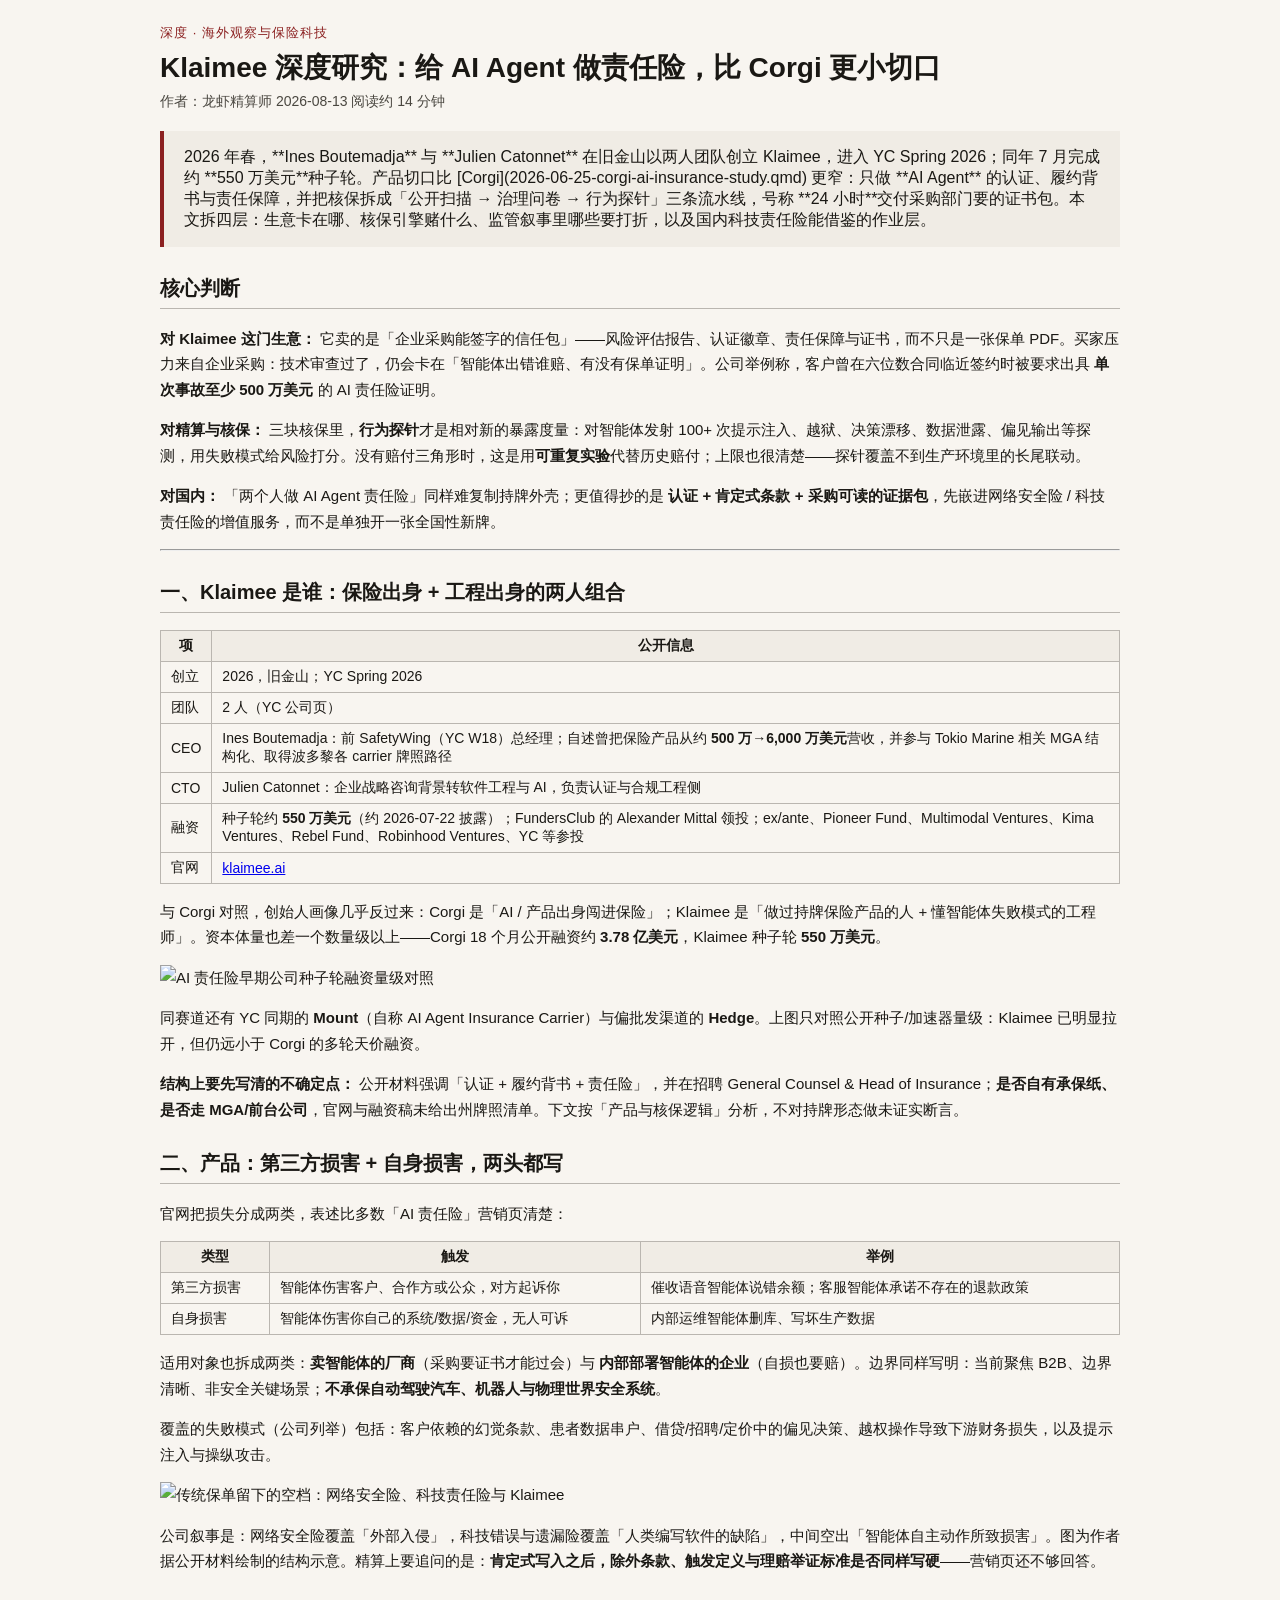
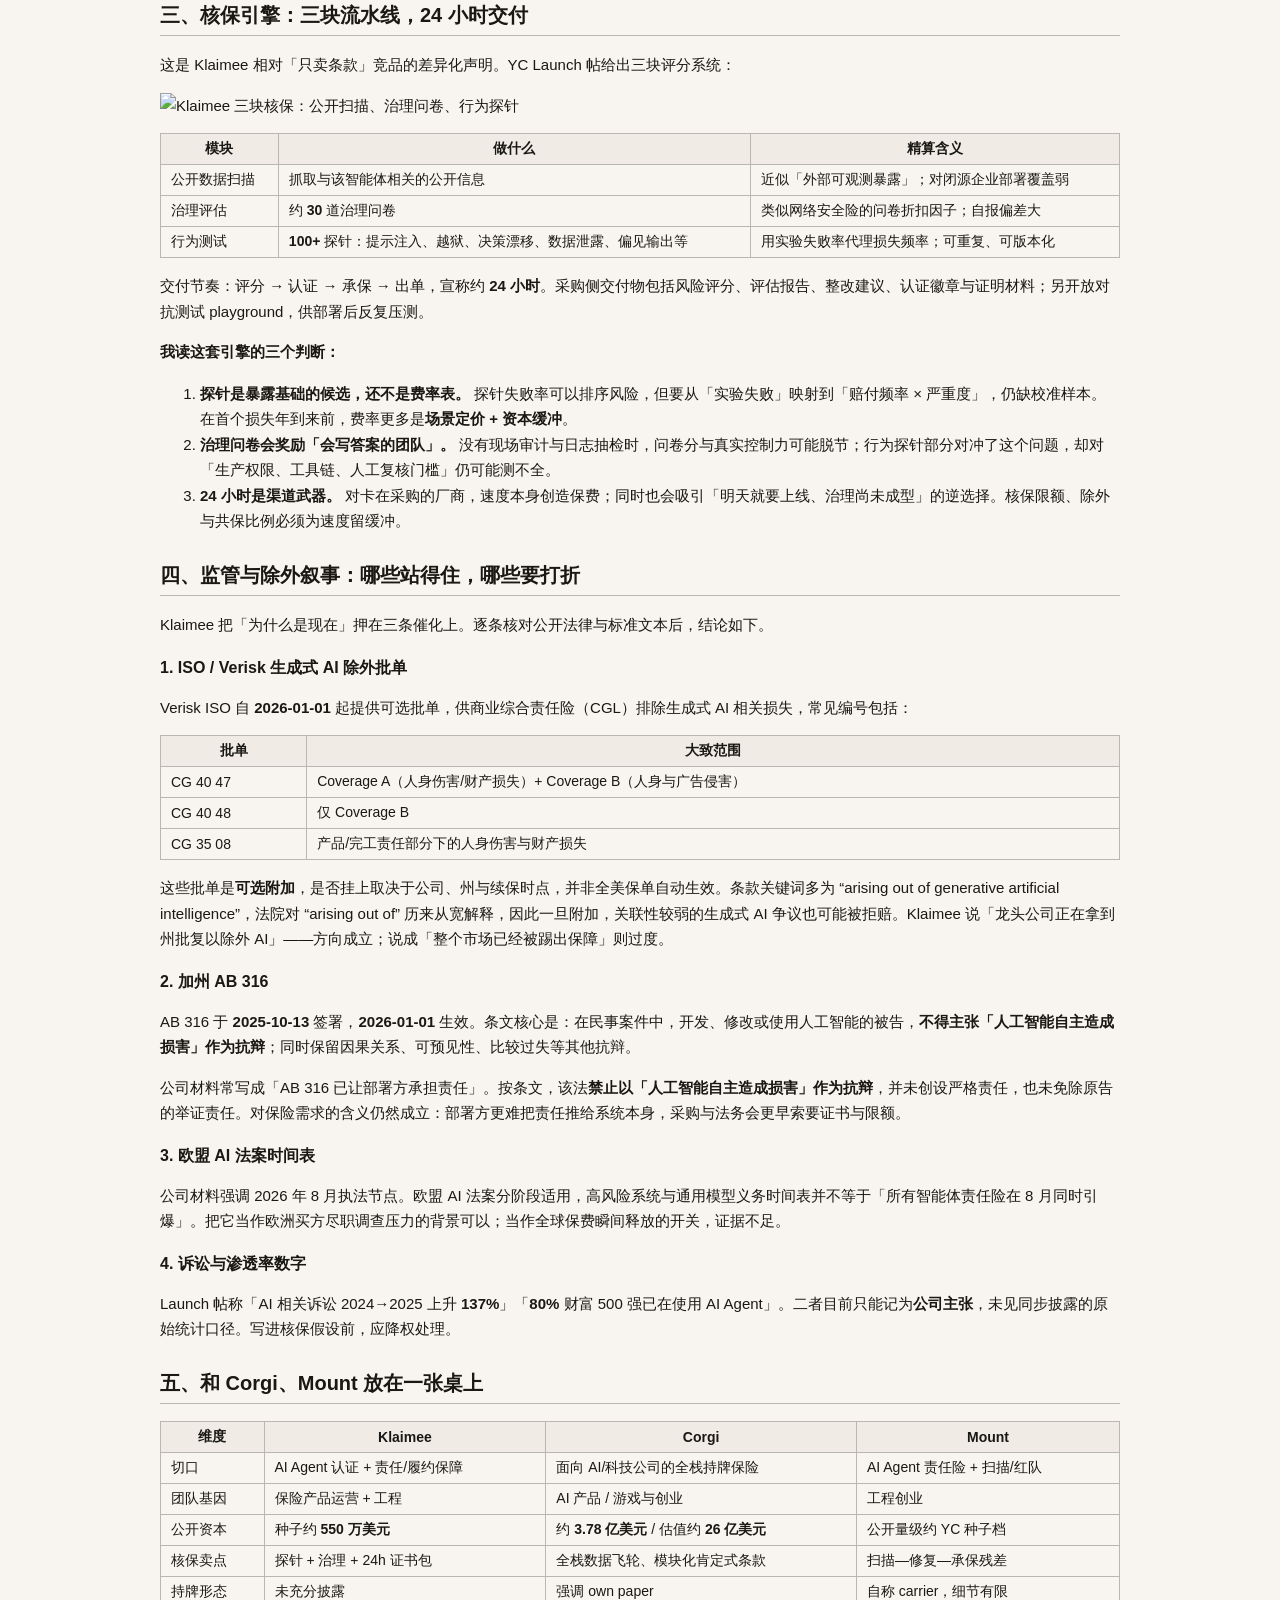
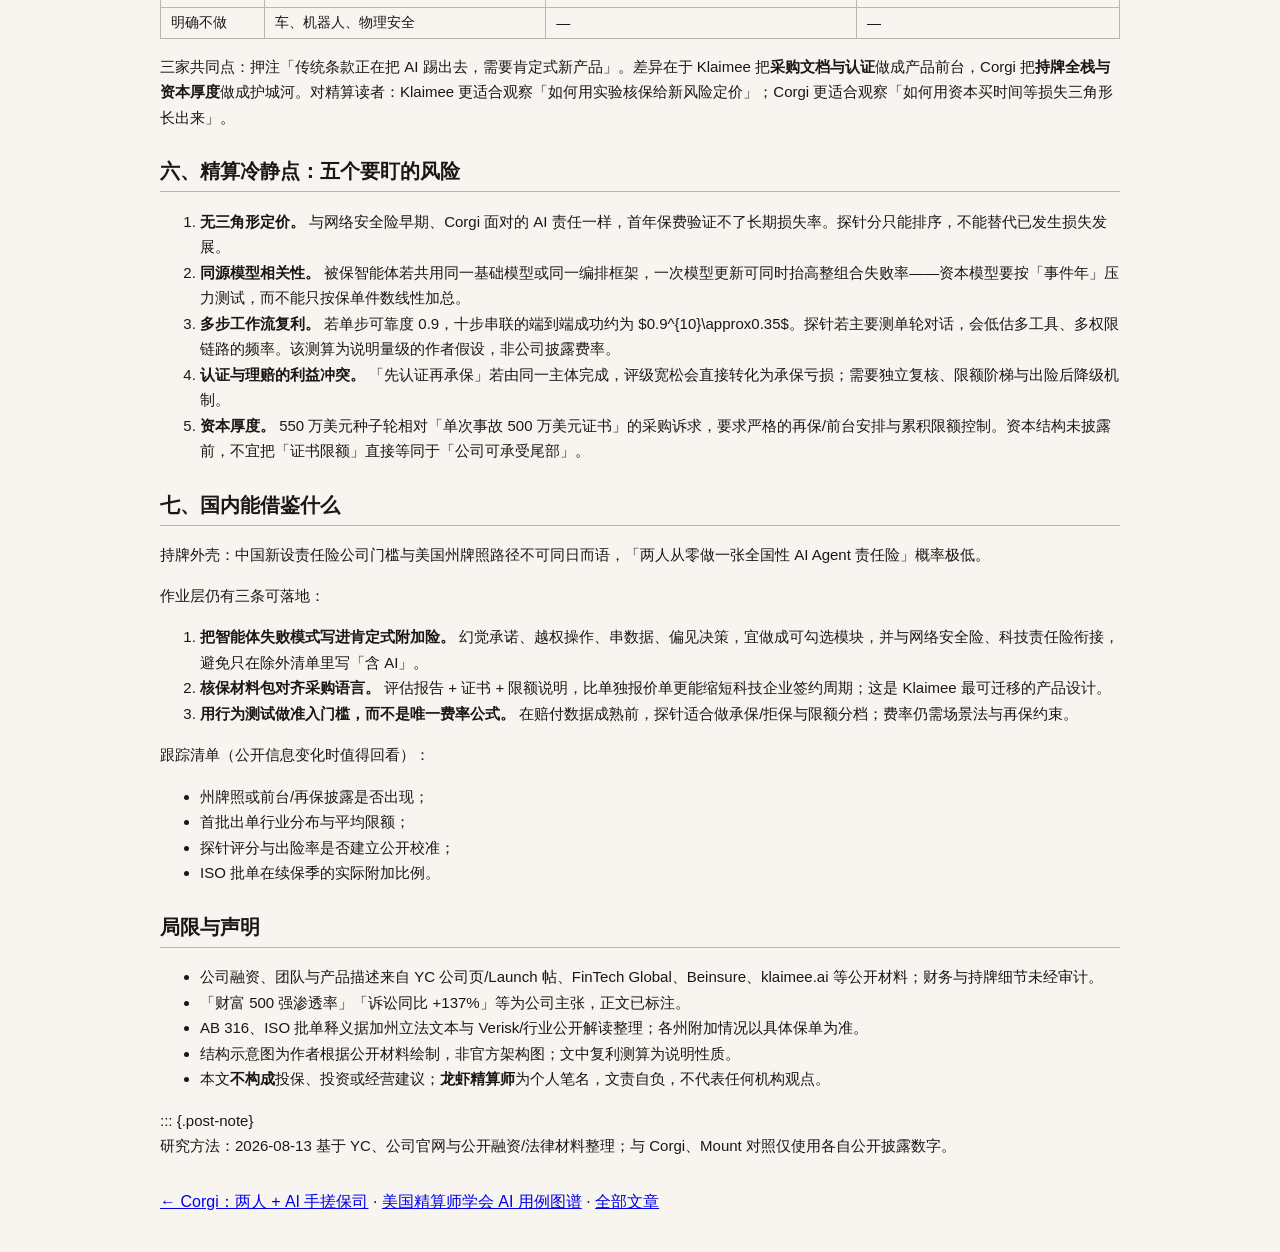
==== data/article-emails/2026-08-13-klaimee-ai-agent-insurance_email.html @ 19355620 "Add Klaimee article email HTML for local SMTP preview send CID email body ready for tools/send_site_" ====
<!DOCTYPE html>
<html lang="zh-Hans">
<head>
<meta charset="utf-8">
<meta name="viewport" content="width=device-width, initial-scale=1">
<title>Klaimee 深度研究：给 AI Agent 做责任险，比 Corgi 更小切口</title>
<style>

body { font-family: "PingFang SC", "Microsoft YaHei", "STHeiti", sans-serif;
       background: #f8f5f0; color: #1a1814; max-width: 960px; margin: 0 auto; padding: 24px; }
.post-kicker { color: #8b2020; font-size: 13px; letter-spacing: 0.08em; }
.post-title { font-size: 28px; line-height: 1.25; margin: 8px 0; }
.post-meta { color: #4a4740; font-size: 14px; margin-bottom: 20px; }
.post-lead { background: #f0ece5; border-left: 4px solid #8b2020; padding: 16px 20px; margin: 20px 0; }
.post-note { color: #4a4740; font-size: 14px; border-top: 1px solid #bab6b0; padding-top: 12px; margin-top: 24px; }
table { border-collapse: collapse; width: 100%; margin: 12px 0; font-size: 14px; }
th, td { border: 1px solid #bab6b0; padding: 6px 10px; }
th { background: #f0ece5; }
img { max-width: 100%; height: auto; display: block; margin: 12px 0; }
h2 { border-bottom: 1px solid #bab6b0; padding-bottom: 6px; margin-top: 28px; font-size: 20px; }
h3 { font-size: 16px; margin-top: 20px; }
p, li { line-height: 1.7; font-size: 15px; }
.preview-banner { background:#8b2020; color:#fff; padding:10px 16px; font-size:13px; margin:-24px -24px 24px; }

</style>
</head>
<body>
<div class="post-article">
<div class="post-kicker">深度 · 海外观察与保险科技</div>

<h1 class="post-title">Klaimee 深度研究：给 AI Agent 做责任险，比 Corgi 更小切口</h1>

<div class="post-meta">
<span>作者：龙虾精算师</span>
<span>2026-08-13</span>
<span>阅读约 14 分钟</span>
<span class="post-views" hidden>阅读 … 次</span>
</div>

<div class="post-lead">2026 年春，**Ines Boutemadja** 与 **Julien Catonnet** 在旧金山以两人团队创立 Klaimee，进入 YC Spring 2026；同年 7 月完成约 **550 万美元**种子轮。产品切口比 [Corgi](2026-06-25-corgi-ai-insurance-study.qmd) 更窄：只做 **AI Agent** 的认证、履约背书与责任保障，并把核保拆成「公开扫描 → 治理问卷 → 行为探针」三条流水线，号称 **24 小时**交付采购部门要的证书包。本文拆四层：生意卡在哪、核保引擎赌什么、监管叙事里哪些要打折，以及国内科技责任险能借鉴的作业层。
</div>
<h2>核心判断</h2>
<p><strong>对 Klaimee 这门生意：</strong> 它卖的是「企业采购能签字的信任包」——风险评估报告、认证徽章、责任保障与证书，而不只是一张保单 PDF。买家压力来自企业采购：技术审查过了，仍会卡在「智能体出错谁赔、有没有保单证明」。公司举例称，客户曾在六位数合同临近签约时被要求出具 <strong>单次事故至少 500 万美元</strong> 的 AI 责任险证明。</p>
<p><strong>对精算与核保：</strong> 三块核保里，<strong>行为探针</strong>才是相对新的暴露度量：对智能体发射 100+ 次提示注入、越狱、决策漂移、数据泄露、偏见输出等探测，用失败模式给风险打分。没有赔付三角形时，这是用<strong>可重复实验</strong>代替历史赔付；上限也很清楚——探针覆盖不到生产环境里的长尾联动。</p>
<p><strong>对国内：</strong> 「两个人做 AI Agent 责任险」同样难复制持牌外壳；更值得抄的是 <strong>认证 + 肯定式条款 + 采购可读的证据包</strong>，先嵌进网络安全险 / 科技责任险的增值服务，而不是单独开一张全国性新牌。</p>
<hr>
<h2>一、Klaimee 是谁：保险出身 + 工程出身的两人组合</h2>
<table>
<thead>
<tr>
<th>项</th>
<th>公开信息</th>
</tr>
</thead>
<tbody>
<tr>
<td>创立</td>
<td>2026，旧金山；YC Spring 2026</td>
</tr>
<tr>
<td>团队</td>
<td>2 人（YC 公司页）</td>
</tr>
<tr>
<td>CEO</td>
<td>Ines Boutemadja：前 SafetyWing（YC W18）总经理；自述曾把保险产品从约 <strong>500 万→6,000 万美元</strong>营收，并参与 Tokio Marine 相关 MGA 结构化、取得波多黎各 carrier 牌照路径</td>
</tr>
<tr>
<td>CTO</td>
<td>Julien Catonnet：企业战略咨询背景转软件工程与 AI，负责认证与合规工程侧</td>
</tr>
<tr>
<td>融资</td>
<td>种子轮约 <strong>550 万美元</strong>（约 2026-07-22 披露）；FundersClub 的 Alexander Mittal 领投；ex/ante、Pioneer Fund、Multimodal Ventures、Kima Ventures、Rebel Fund、Robinhood Ventures、YC 等参投</td>
</tr>
<tr>
<td>官网</td>
<td><a href="https://klaimee.ai/">klaimee.ai</a></td>
</tr>
</tbody>
</table>
<p>与 Corgi 对照，创始人画像几乎反过来：Corgi 是「AI / 产品出身闯进保险」；Klaimee 是「做过持牌保险产品的人 + 懂智能体失败模式的工程师」。资本体量也差一个数量级以上——Corgi 18 个月公开融资约 <strong>3.78 亿美元</strong>，Klaimee 种子轮 <strong>550 万美元</strong>。</p>
<p><img src="cid:img_1@clawedactuary" alt="AI 责任险早期公司种子轮融资量级对照" style="max-width:100%;height:auto;" /></p>
<p>同赛道还有 YC 同期的 <strong>Mount</strong>（自称 AI Agent Insurance Carrier）与偏批发渠道的 <strong>Hedge</strong>。上图只对照公开种子/加速器量级：Klaimee 已明显拉开，但仍远小于 Corgi 的多轮天价融资。</p>
<p><strong>结构上要先写清的不确定点：</strong> 公开材料强调「认证 + 履约背书 + 责任险」，并在招聘 General Counsel &amp; Head of Insurance；<strong>是否自有承保纸、是否走 MGA/前台公司</strong>，官网与融资稿未给出州牌照清单。下文按「产品与核保逻辑」分析，不对持牌形态做未证实断言。</p>
<h2>二、产品：第三方损害 + 自身损害，两头都写</h2>
<p>官网把损失分成两类，表述比多数「AI 责任险」营销页清楚：</p>
<table>
<thead>
<tr>
<th>类型</th>
<th>触发</th>
<th>举例</th>
</tr>
</thead>
<tbody>
<tr>
<td>第三方损害</td>
<td>智能体伤害客户、合作方或公众，对方起诉你</td>
<td>催收语音智能体说错余额；客服智能体承诺不存在的退款政策</td>
</tr>
<tr>
<td>自身损害</td>
<td>智能体伤害你自己的系统/数据/资金，无人可诉</td>
<td>内部运维智能体删库、写坏生产数据</td>
</tr>
</tbody>
</table>
<p>适用对象也拆成两类：<strong>卖智能体的厂商</strong>（采购要证书才能过会）与 <strong>内部部署智能体的企业</strong>（自损也要赔）。边界同样写明：当前聚焦 B2B、边界清晰、非安全关键场景；<strong>不承保自动驾驶汽车、机器人与物理世界安全系统</strong>。</p>
<p>覆盖的失败模式（公司列举）包括：客户依赖的幻觉条款、患者数据串户、借贷/招聘/定价中的偏见决策、越权操作导致下游财务损失，以及提示注入与操纵攻击。</p>
<p><img src="cid:img_2@clawedactuary" alt="传统保单留下的空档：网络安全险、科技责任险与 Klaimee" style="max-width:100%;height:auto;" /></p>
<p>公司叙事是：网络安全险覆盖「外部入侵」，科技错误与遗漏险覆盖「人类编写软件的缺陷」，中间空出「智能体自主动作所致损害」。图为作者据公开材料绘制的结构示意。精算上要追问的是：<strong>肯定式写入之后，除外条款、触发定义与理赔举证标准是否同样写硬</strong>——营销页还不够回答。</p>
<h2>三、核保引擎：三块流水线，24 小时交付</h2>
<p>这是 Klaimee 相对「只卖条款」竞品的差异化声明。YC Launch 帖给出三块评分系统：</p>
<p><img src="cid:img_3@clawedactuary" alt="Klaimee 三块核保：公开扫描、治理问卷、行为探针" style="max-width:100%;height:auto;" /></p>
<table>
<thead>
<tr>
<th>模块</th>
<th>做什么</th>
<th>精算含义</th>
</tr>
</thead>
<tbody>
<tr>
<td>公开数据扫描</td>
<td>抓取与该智能体相关的公开信息</td>
<td>近似「外部可观测暴露」；对闭源企业部署覆盖弱</td>
</tr>
<tr>
<td>治理评估</td>
<td>约 <strong>30</strong> 道治理问卷</td>
<td>类似网络安全险的问卷折扣因子；自报偏差大</td>
</tr>
<tr>
<td>行为测试</td>
<td><strong>100+</strong> 探针：提示注入、越狱、决策漂移、数据泄露、偏见输出等</td>
<td>用实验失败率代理损失频率；可重复、可版本化</td>
</tr>
</tbody>
</table>
<p>交付节奏：评分 → 认证 → 承保 → 出单，宣称约 <strong>24 小时</strong>。采购侧交付物包括风险评分、评估报告、整改建议、认证徽章与证明材料；另开放对抗测试 playground，供部署后反复压测。</p>
<p><strong>我读这套引擎的三个判断：</strong></p>
<ol>
<li><strong>探针是暴露基础的候选，还不是费率表。</strong> 探针失败率可以排序风险，但要从「实验失败」映射到「赔付频率 × 严重度」，仍缺校准样本。在首个损失年到来前，费率更多是<strong>场景定价 + 资本缓冲</strong>。</li>
<li><strong>治理问卷会奖励「会写答案的团队」。</strong> 没有现场审计与日志抽检时，问卷分与真实控制力可能脱节；行为探针部分对冲了这个问题，却对「生产权限、工具链、人工复核门槛」仍可能测不全。</li>
<li><strong>24 小时是渠道武器。</strong> 对卡在采购的厂商，速度本身创造保费；同时也会吸引「明天就要上线、治理尚未成型」的逆选择。核保限额、除外与共保比例必须为速度留缓冲。</li>
</ol>
<h2>四、监管与除外叙事：哪些站得住，哪些要打折</h2>
<p>Klaimee 把「为什么是现在」押在三条催化上。逐条核对公开法律与标准文本后，结论如下。</p>
<h3>1. ISO / Verisk 生成式 AI 除外批单</h3>
<p>Verisk ISO 自 <strong>2026-01-01</strong> 起提供可选批单，供商业综合责任险（CGL）排除生成式 AI 相关损失，常见编号包括：</p>
<table>
<thead>
<tr>
<th>批单</th>
<th>大致范围</th>
</tr>
</thead>
<tbody>
<tr>
<td>CG 40 47</td>
<td>Coverage A（人身伤害/财产损失）+ Coverage B（人身与广告侵害）</td>
</tr>
<tr>
<td>CG 40 48</td>
<td>仅 Coverage B</td>
</tr>
<tr>
<td>CG 35 08</td>
<td>产品/完工责任部分下的人身伤害与财产损失</td>
</tr>
</tbody>
</table>
<p>这些批单是<strong>可选附加</strong>，是否挂上取决于公司、州与续保时点，并非全美保单自动生效。条款关键词多为 “arising out of generative artificial intelligence”，法院对 “arising out of” 历来从宽解释，因此一旦附加，关联性较弱的生成式 AI 争议也可能被拒赔。Klaimee 说「龙头公司正在拿到州批复以除外 AI」——方向成立；说成「整个市场已经被踢出保障」则过度。</p>
<h3>2. 加州 AB 316</h3>
<p>AB 316 于 <strong>2025-10-13</strong> 签署，<strong>2026-01-01</strong> 生效。条文核心是：在民事案件中，开发、修改或使用人工智能的被告，<strong>不得主张「人工智能自主造成损害」作为抗辩</strong>；同时保留因果关系、可预见性、比较过失等其他抗辩。</p>
<p>公司材料常写成「AB 316 已让部署方承担责任」。按条文，该法<strong>禁止以「人工智能自主造成损害」作为抗辩</strong>，并未创设严格责任，也未免除原告的举证责任。对保险需求的含义仍然成立：部署方更难把责任推给系统本身，采购与法务会更早索要证书与限额。</p>
<h3>3. 欧盟 AI 法案时间表</h3>
<p>公司材料强调 2026 年 8 月执法节点。欧盟 AI 法案分阶段适用，高风险系统与通用模型义务时间表并不等于「所有智能体责任险在 8 月同时引爆」。把它当作欧洲买方尽职调查压力的背景可以；当作全球保费瞬间释放的开关，证据不足。</p>
<h3>4. 诉讼与渗透率数字</h3>
<p>Launch 帖称「AI 相关诉讼 2024→2025 上升 <strong>137%</strong>」「<strong>80%</strong> 财富 500 强已在使用 AI Agent」。二者目前只能记为<strong>公司主张</strong>，未见同步披露的原始统计口径。写进核保假设前，应降权处理。</p>
<h2>五、和 Corgi、Mount 放在一张桌上</h2>
<table>
<thead>
<tr>
<th>维度</th>
<th>Klaimee</th>
<th>Corgi</th>
<th>Mount</th>
</tr>
</thead>
<tbody>
<tr>
<td>切口</td>
<td>AI Agent 认证 + 责任/履约保障</td>
<td>面向 AI/科技公司的全栈持牌保险</td>
<td>AI Agent 责任险 + 扫描/红队</td>
</tr>
<tr>
<td>团队基因</td>
<td>保险产品运营 + 工程</td>
<td>AI 产品 / 游戏与创业</td>
<td>工程创业</td>
</tr>
<tr>
<td>公开资本</td>
<td>种子约 <strong>550 万美元</strong></td>
<td>约 <strong>3.78 亿美元</strong> / 估值约 <strong>26 亿美元</strong></td>
<td>公开量级约 YC 种子档</td>
</tr>
<tr>
<td>核保卖点</td>
<td>探针 + 治理 + 24h 证书包</td>
<td>全栈数据飞轮、模块化肯定式条款</td>
<td>扫描—修复—承保残差</td>
</tr>
<tr>
<td>持牌形态</td>
<td>未充分披露</td>
<td>强调 own paper</td>
<td>自称 carrier，细节有限</td>
</tr>
<tr>
<td>明确不做</td>
<td>车、机器人、物理安全</td>
<td>—</td>
<td>—</td>
</tr>
</tbody>
</table>
<p>三家共同点：押注「传统条款正在把 AI 踢出去，需要肯定式新产品」。差异在于 Klaimee 把<strong>采购文档与认证</strong>做成产品前台，Corgi 把<strong>持牌全栈与资本厚度</strong>做成护城河。对精算读者：Klaimee 更适合观察「如何用实验核保给新风险定价」；Corgi 更适合观察「如何用资本买时间等损失三角形长出来」。</p>
<h2>六、精算冷静点：五个要盯的风险</h2>
<ol>
<li><strong>无三角形定价。</strong> 与网络安全险早期、Corgi 面对的 AI 责任一样，首年保费验证不了长期损失率。探针分只能排序，不能替代已发生损失发展。</li>
<li><strong>同源模型相关性。</strong> 被保智能体若共用同一基础模型或同一编排框架，一次模型更新可同时抬高整组合失败率——资本模型要按「事件年」压力测试，而不能只按保单件数线性加总。</li>
<li><strong>多步工作流复利。</strong> 若单步可靠度 0.9，十步串联的端到端成功约为 $0.9^{10}\approx0.35$。探针若主要测单轮对话，会低估多工具、多权限链路的频率。该测算为说明量级的作者假设，非公司披露费率。</li>
<li><strong>认证与理赔的利益冲突。</strong> 「先认证再承保」若由同一主体完成，评级宽松会直接转化为承保亏损；需要独立复核、限额阶梯与出险后降级机制。</li>
<li><strong>资本厚度。</strong> 550 万美元种子轮相对「单次事故 500 万美元证书」的采购诉求，要求严格的再保/前台安排与累积限额控制。资本结构未披露前，不宜把「证书限额」直接等同于「公司可承受尾部」。</li>
</ol>
<h2>七、国内能借鉴什么</h2>
<p>持牌外壳：中国新设责任险公司门槛与美国州牌照路径不可同日而语，「两人从零做一张全国性 AI Agent 责任险」概率极低。</p>
<p>作业层仍有三条可落地：</p>
<ol>
<li><strong>把智能体失败模式写进肯定式附加险。</strong> 幻觉承诺、越权操作、串数据、偏见决策，宜做成可勾选模块，并与网络安全险、科技责任险衔接，避免只在除外清单里写「含 AI」。</li>
<li><strong>核保材料包对齐采购语言。</strong> 评估报告 + 证书 + 限额说明，比单独报价单更能缩短科技企业签约周期；这是 Klaimee 最可迁移的产品设计。</li>
<li><strong>用行为测试做准入门槛，而不是唯一费率公式。</strong> 在赔付数据成熟前，探针适合做承保/拒保与限额分档；费率仍需场景法与再保约束。</li>
</ol>
<p>跟踪清单（公开信息变化时值得回看）：</p>
<ul>
<li>州牌照或前台/再保披露是否出现；</li>
<li>首批出单行业分布与平均限额；</li>
<li>探针评分与出险率是否建立公开校准；</li>
<li>ISO 批单在续保季的实际附加比例。</li>
</ul>
<h2>局限与声明</h2>
<ul>
<li>公司融资、团队与产品描述来自 YC 公司页/Launch 帖、FinTech Global、Beinsure、klaimee.ai 等公开材料；财务与持牌细节未经审计。</li>
<li>「财富 500 强渗透率」「诉讼同比 +137%」等为公司主张，正文已标注。</li>
<li>AB 316、ISO 批单释义据加州立法文本与 Verisk/行业公开解读整理；各州附加情况以具体保单为准。</li>
<li>结构示意图为作者根据公开材料绘制，非官方架构图；文中复利测算为说明性质。</li>
<li>本文<strong>不构成</strong>投保、投资或经营建议；<strong>龙虾精算师</strong>为个人笔名，文责自负，不代表任何机构观点。</li>
</ul>
<p>::: {.post-note}<br>
研究方法：2026-08-13 基于 YC、公司官网与公开融资/法律材料整理；与 Corgi、Mount 对照仅使用各自公开披露数字。<br>
</div><br>
<a href="2026-06-25-corgi-ai-insurance-study.qmd">← Corgi：两人 + AI 手搓保司</a> · <a href="2026-06-26-aaa-ai-use-cases-insurance-pension.qmd">美国精算师学会 AI 用例图谱</a> · <a href="../blog.qmd">全部文章</a></p>
</div>
</div>
</body>
</html>
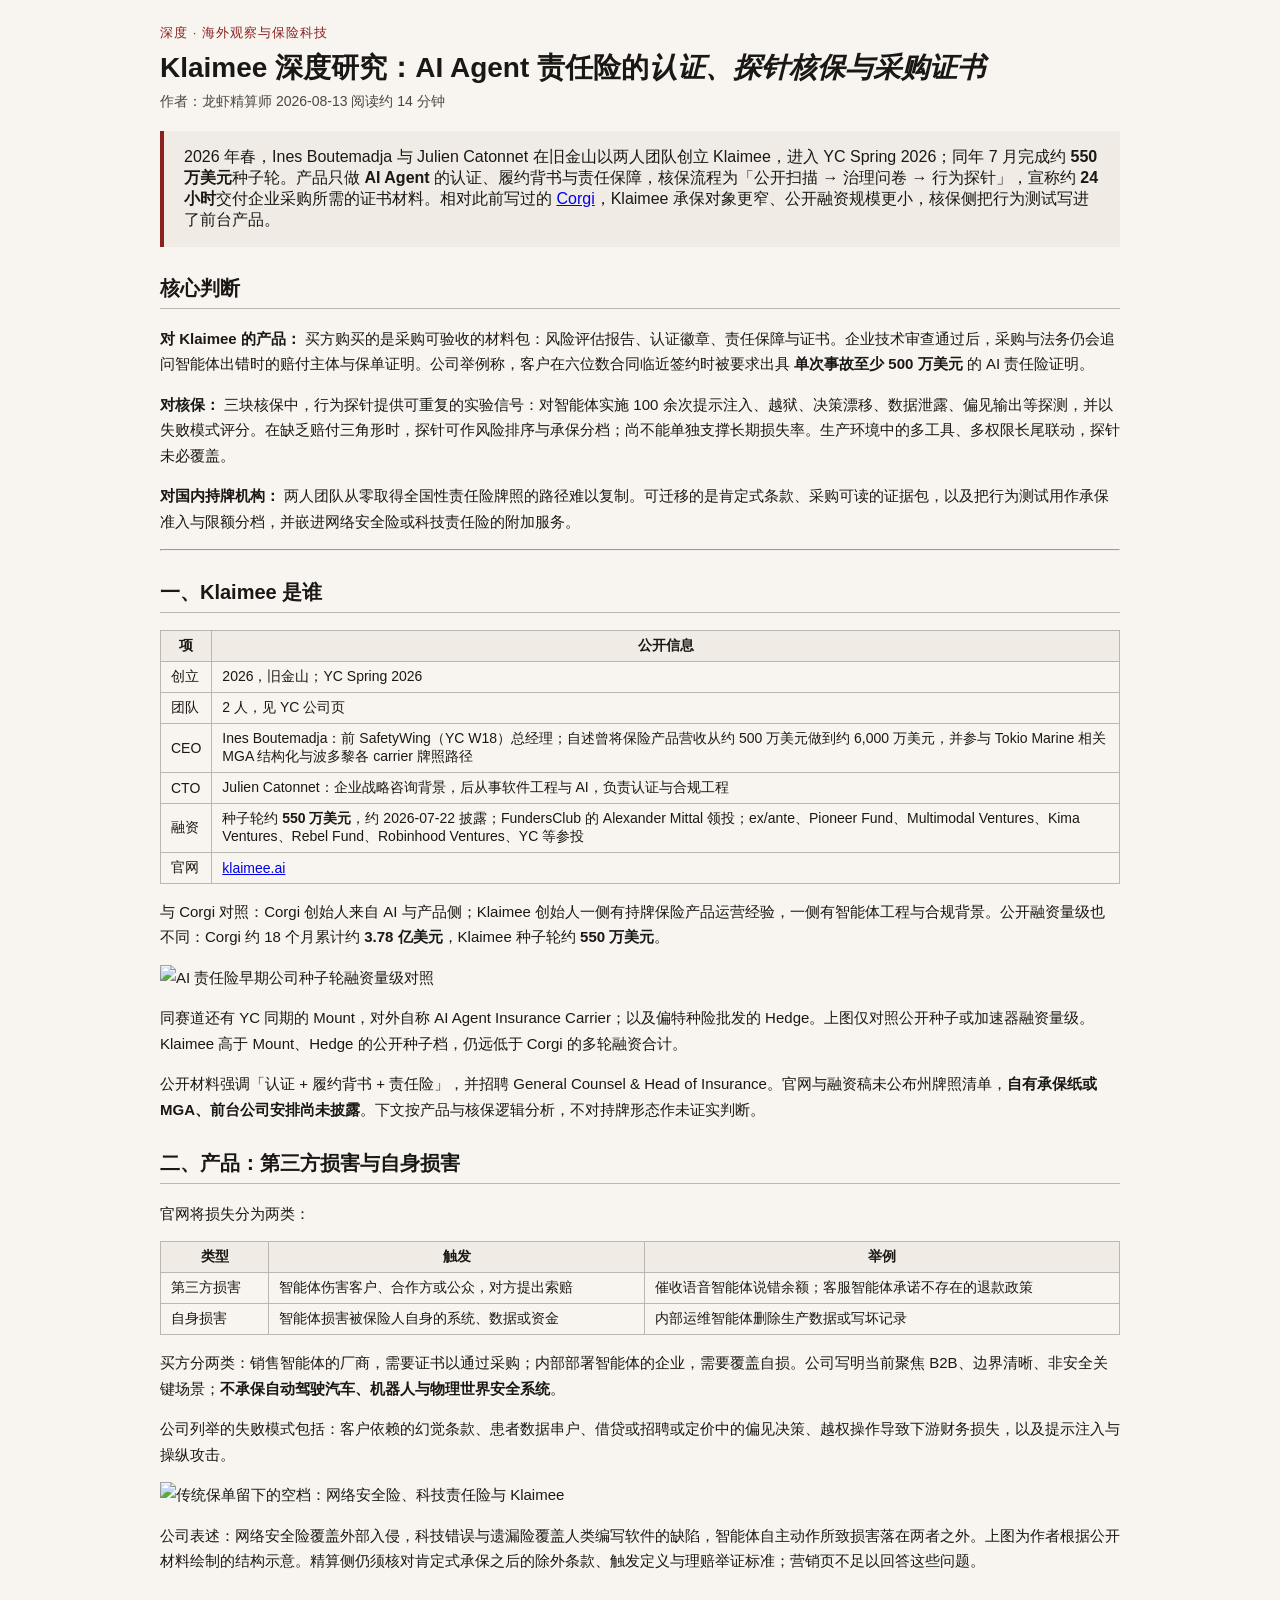
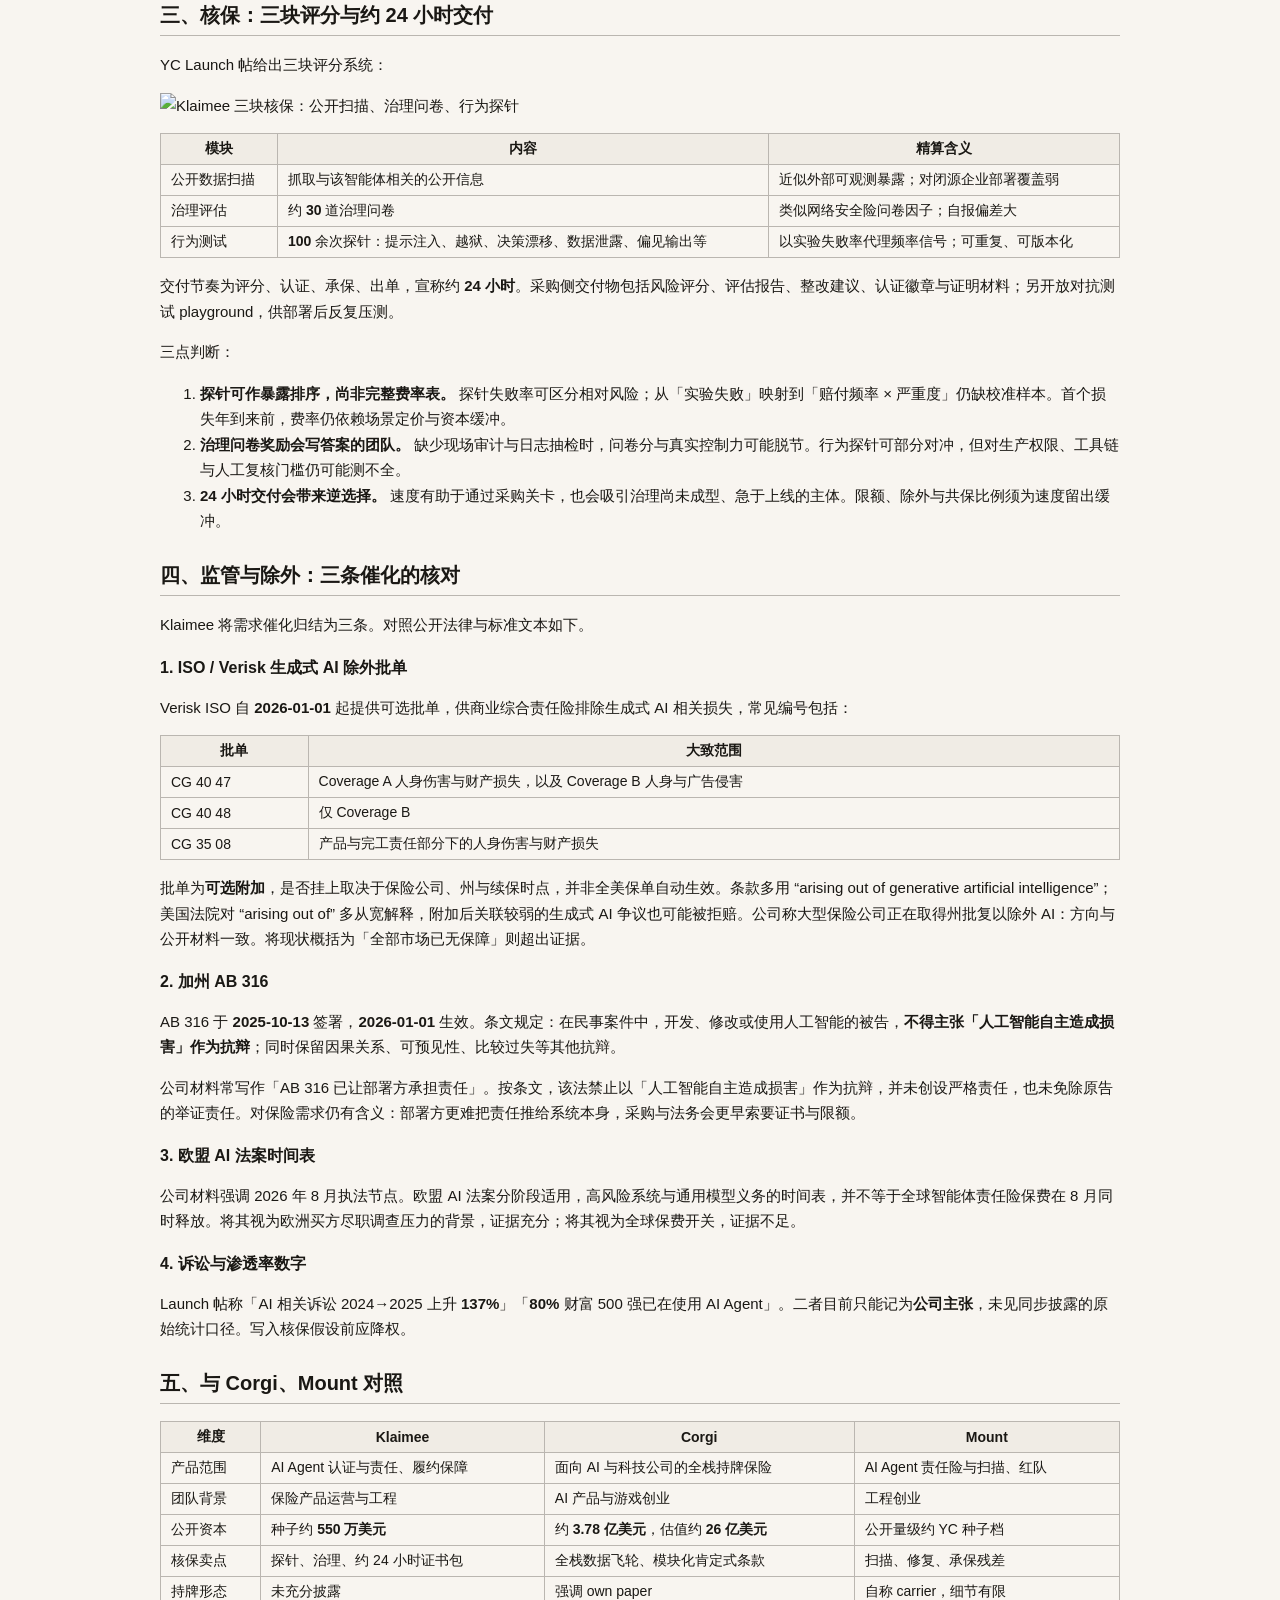
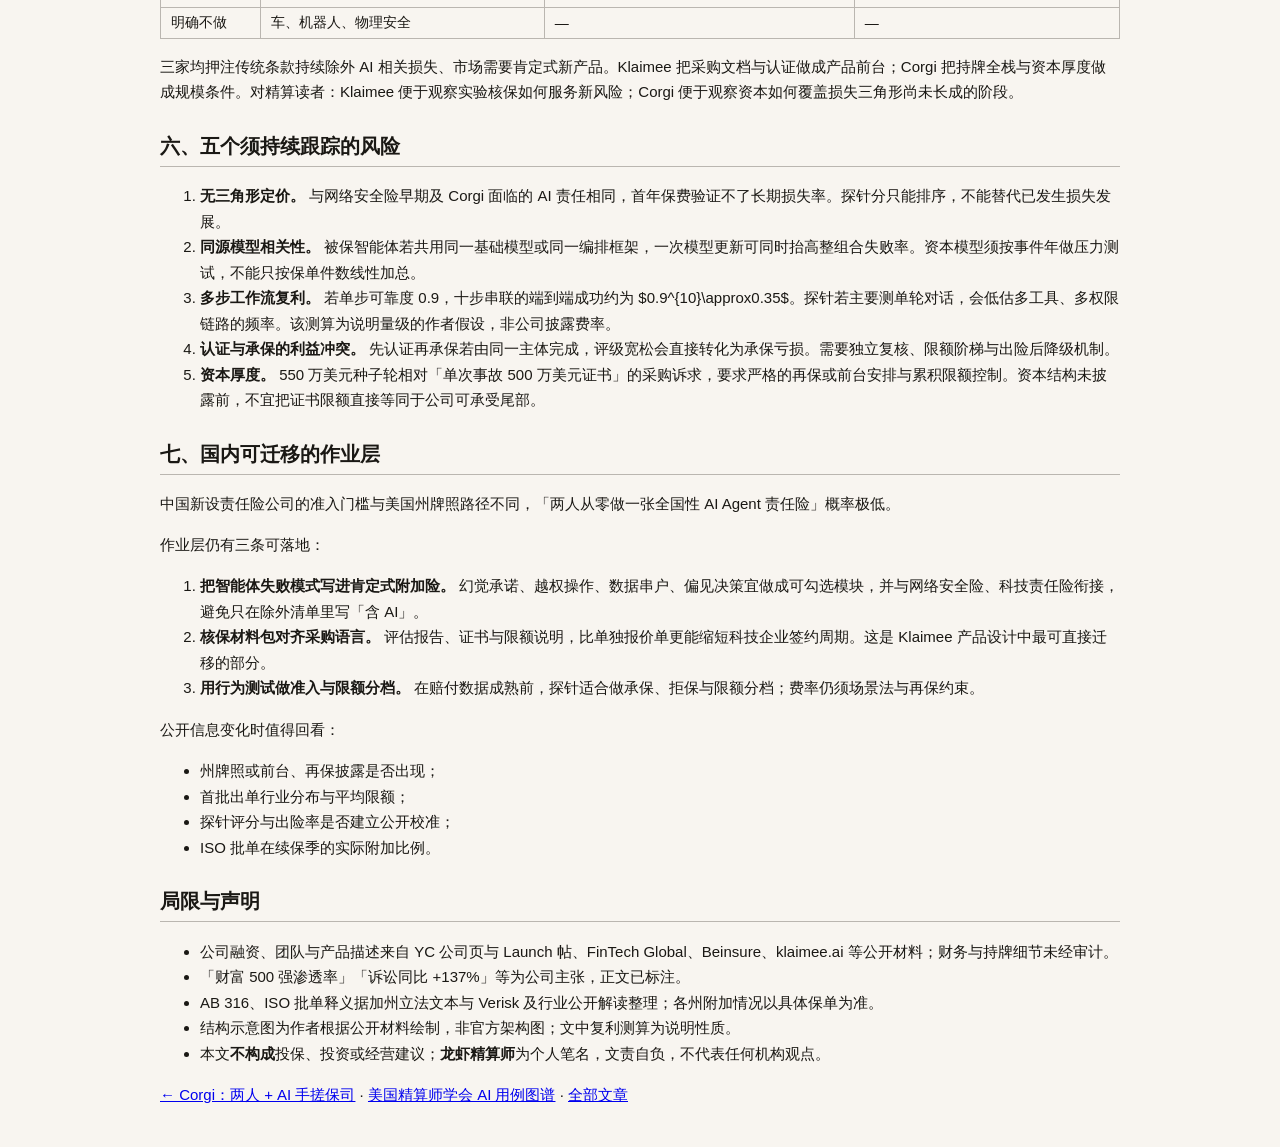
==== commit 866944b9: "revise Klaimee post tone and fix email bold rendering Rewrite against article-writing-prompt: cut me" ====
--- a/data/article-emails/2026-08-13-klaimee-ai-agent-insurance_email.html
+++ b/data/article-emails/2026-08-13-klaimee-ai-agent-insurance_email.html
@@ -3,7 +3,7 @@
 <head>
 <meta charset="utf-8">
 <meta name="viewport" content="width=device-width, initial-scale=1">
-<title>Klaimee 深度研究：给 AI Agent 做责任险，比 Corgi 更小切口</title>
+<title>Klaimee 深度研究：AI Agent 责任险的认证、探针核保与采购证书</title>
 <style>
 
 body { font-family: "PingFang SC", "Microsoft YaHei", "STHeiti", sans-serif;
@@ -20,7 +20,7 @@
 h2 { border-bottom: 1px solid #bab6b0; padding-bottom: 6px; margin-top: 28px; font-size: 20px; }
 h3 { font-size: 16px; margin-top: 20px; }
 p, li { line-height: 1.7; font-size: 15px; }
-.preview-banner { background:#8b2020; color:#fff; padding:10px 16px; font-size:13px; margin:-24px -24px 24px; }
+strong { font-weight: 700; color: #1a1814; }
 
 </style>
 </head>
@@ -28,7 +28,7 @@
 <div class="post-article">
 <div class="post-kicker">深度 · 海外观察与保险科技</div>
 
-<h1 class="post-title">Klaimee 深度研究：给 AI Agent 做责任险，比 Corgi 更小切口</h1>
+<h1 class="post-title">Klaimee 深度研究：AI Agent 责任险的<em>认证、探针核保与采购证书</em></h1>
 
 <div class="post-meta">
 <span>作者：龙虾精算师</span>
@@ -37,14 +37,18 @@
 <span class="post-views" hidden>阅读 … 次</span>
 </div>
 
-<div class="post-lead">2026 年春，**Ines Boutemadja** 与 **Julien Catonnet** 在旧金山以两人团队创立 Klaimee，进入 YC Spring 2026；同年 7 月完成约 **550 万美元**种子轮。产品切口比 [Corgi](2026-06-25-corgi-ai-insurance-study.qmd) 更窄：只做 **AI Agent** 的认证、履约背书与责任保障，并把核保拆成「公开扫描 → 治理问卷 → 行为探针」三条流水线，号称 **24 小时**交付采购部门要的证书包。本文拆四层：生意卡在哪、核保引擎赌什么、监管叙事里哪些要打折，以及国内科技责任险能借鉴的作业层。
-</div>
+<div class="post-lead">
+
+2026 年春，Ines Boutemadja 与 Julien Catonnet 在旧金山以两人团队创立 Klaimee，进入 YC Spring 2026；同年 7 月完成约 <strong>550 万美元</strong>种子轮。产品只做 <strong>AI Agent</strong> 的认证、履约背书与责任保障，核保流程为「公开扫描 → 治理问卷 → 行为探针」，宣称约 <strong>24 小时</strong>交付企业采购所需的证书材料。相对此前写过的 <a href="https://clawedactuary.com.cn/posts/2026-06-25-corgi-ai-insurance-study.html">Corgi</a>，Klaimee 承保对象更窄、公开融资规模更小，核保侧把行为测试写进了前台产品。
+
+</div>
+
 <h2>核心判断</h2>
-<p><strong>对 Klaimee 这门生意：</strong> 它卖的是「企业采购能签字的信任包」——风险评估报告、认证徽章、责任保障与证书，而不只是一张保单 PDF。买家压力来自企业采购：技术审查过了，仍会卡在「智能体出错谁赔、有没有保单证明」。公司举例称，客户曾在六位数合同临近签约时被要求出具 <strong>单次事故至少 500 万美元</strong> 的 AI 责任险证明。</p>
-<p><strong>对精算与核保：</strong> 三块核保里，<strong>行为探针</strong>才是相对新的暴露度量：对智能体发射 100+ 次提示注入、越狱、决策漂移、数据泄露、偏见输出等探测，用失败模式给风险打分。没有赔付三角形时，这是用<strong>可重复实验</strong>代替历史赔付；上限也很清楚——探针覆盖不到生产环境里的长尾联动。</p>
-<p><strong>对国内：</strong> 「两个人做 AI Agent 责任险」同样难复制持牌外壳；更值得抄的是 <strong>认证 + 肯定式条款 + 采购可读的证据包</strong>，先嵌进网络安全险 / 科技责任险的增值服务，而不是单独开一张全国性新牌。</p>
+<p><strong>对 Klaimee 的产品：</strong> 买方购买的是采购可验收的材料包：风险评估报告、认证徽章、责任保障与证书。企业技术审查通过后，采购与法务仍会追问智能体出错时的赔付主体与保单证明。公司举例称，客户在六位数合同临近签约时被要求出具 <strong>单次事故至少 500 万美元</strong> 的 AI 责任险证明。</p>
+<p><strong>对核保：</strong> 三块核保中，行为探针提供可重复的实验信号：对智能体实施 100 余次提示注入、越狱、决策漂移、数据泄露、偏见输出等探测，并以失败模式评分。在缺乏赔付三角形时，探针可作风险排序与承保分档；尚不能单独支撑长期损失率。生产环境中的多工具、多权限长尾联动，探针未必覆盖。</p>
+<p><strong>对国内持牌机构：</strong> 两人团队从零取得全国性责任险牌照的路径难以复制。可迁移的是肯定式条款、采购可读的证据包，以及把行为测试用作承保准入与限额分档，并嵌进网络安全险或科技责任险的附加服务。</p>
 <hr>
-<h2>一、Klaimee 是谁：保险出身 + 工程出身的两人组合</h2>
+<h2>一、Klaimee 是谁</h2>
 <table>
 <thead>
 <tr>
@@ -59,19 +63,19 @@
 </tr>
 <tr>
 <td>团队</td>
-<td>2 人（YC 公司页）</td>
+<td>2 人，见 YC 公司页</td>
 </tr>
 <tr>
 <td>CEO</td>
-<td>Ines Boutemadja：前 SafetyWing（YC W18）总经理；自述曾把保险产品从约 <strong>500 万→6,000 万美元</strong>营收，并参与 Tokio Marine 相关 MGA 结构化、取得波多黎各 carrier 牌照路径</td>
+<td>Ines Boutemadja：前 SafetyWing（YC W18）总经理；自述曾将保险产品营收从约 500 万美元做到约 6,000 万美元，并参与 Tokio Marine 相关 MGA 结构化与波多黎各 carrier 牌照路径</td>
 </tr>
 <tr>
 <td>CTO</td>
-<td>Julien Catonnet：企业战略咨询背景转软件工程与 AI，负责认证与合规工程侧</td>
+<td>Julien Catonnet：企业战略咨询背景，后从事软件工程与 AI，负责认证与合规工程</td>
 </tr>
 <tr>
 <td>融资</td>
-<td>种子轮约 <strong>550 万美元</strong>（约 2026-07-22 披露）；FundersClub 的 Alexander Mittal 领投；ex/ante、Pioneer Fund、Multimodal Ventures、Kima Ventures、Rebel Fund、Robinhood Ventures、YC 等参投</td>
+<td>种子轮约 <strong>550 万美元</strong>，约 2026-07-22 披露；FundersClub 的 Alexander Mittal 领投；ex/ante、Pioneer Fund、Multimodal Ventures、Kima Ventures、Rebel Fund、Robinhood Ventures、YC 等参投</td>
 </tr>
 <tr>
 <td>官网</td>
@@ -79,12 +83,12 @@
 </tr>
 </tbody>
 </table>
-<p>与 Corgi 对照，创始人画像几乎反过来：Corgi 是「AI / 产品出身闯进保险」；Klaimee 是「做过持牌保险产品的人 + 懂智能体失败模式的工程师」。资本体量也差一个数量级以上——Corgi 18 个月公开融资约 <strong>3.78 亿美元</strong>，Klaimee 种子轮 <strong>550 万美元</strong>。</p>
+<p>与 Corgi 对照：Corgi 创始人来自 AI 与产品侧；Klaimee 创始人一侧有持牌保险产品运营经验，一侧有智能体工程与合规背景。公开融资量级也不同：Corgi 约 18 个月累计约 <strong>3.78 亿美元</strong>，Klaimee 种子轮约 <strong>550 万美元</strong>。</p>
 <p><img src="cid:img_1@clawedactuary" alt="AI 责任险早期公司种子轮融资量级对照" style="max-width:100%;height:auto;" /></p>
-<p>同赛道还有 YC 同期的 <strong>Mount</strong>（自称 AI Agent Insurance Carrier）与偏批发渠道的 <strong>Hedge</strong>。上图只对照公开种子/加速器量级：Klaimee 已明显拉开，但仍远小于 Corgi 的多轮天价融资。</p>
-<p><strong>结构上要先写清的不确定点：</strong> 公开材料强调「认证 + 履约背书 + 责任险」，并在招聘 General Counsel &amp; Head of Insurance；<strong>是否自有承保纸、是否走 MGA/前台公司</strong>，官网与融资稿未给出州牌照清单。下文按「产品与核保逻辑」分析，不对持牌形态做未证实断言。</p>
-<h2>二、产品：第三方损害 + 自身损害，两头都写</h2>
-<p>官网把损失分成两类，表述比多数「AI 责任险」营销页清楚：</p>
+<p>同赛道还有 YC 同期的 Mount，对外自称 AI Agent Insurance Carrier；以及偏特种险批发的 Hedge。上图仅对照公开种子或加速器融资量级。Klaimee 高于 Mount、Hedge 的公开种子档，仍远低于 Corgi 的多轮融资合计。</p>
+<p>公开材料强调「认证 + 履约背书 + 责任险」，并招聘 General Counsel &amp; Head of Insurance。官网与融资稿未公布州牌照清单，<strong>自有承保纸或 MGA、前台公司安排尚未披露</strong>。下文按产品与核保逻辑分析，不对持牌形态作未证实判断。</p>
+<h2>二、产品：第三方损害与自身损害</h2>
+<p>官网将损失分为两类：</p>
 <table>
 <thead>
 <tr>
@@ -96,28 +100,28 @@
 <tbody>
 <tr>
 <td>第三方损害</td>
-<td>智能体伤害客户、合作方或公众，对方起诉你</td>
+<td>智能体伤害客户、合作方或公众，对方提出索赔</td>
 <td>催收语音智能体说错余额；客服智能体承诺不存在的退款政策</td>
 </tr>
 <tr>
 <td>自身损害</td>
-<td>智能体伤害你自己的系统/数据/资金，无人可诉</td>
-<td>内部运维智能体删库、写坏生产数据</td>
-</tr>
-</tbody>
-</table>
-<p>适用对象也拆成两类：<strong>卖智能体的厂商</strong>（采购要证书才能过会）与 <strong>内部部署智能体的企业</strong>（自损也要赔）。边界同样写明：当前聚焦 B2B、边界清晰、非安全关键场景；<strong>不承保自动驾驶汽车、机器人与物理世界安全系统</strong>。</p>
-<p>覆盖的失败模式（公司列举）包括：客户依赖的幻觉条款、患者数据串户、借贷/招聘/定价中的偏见决策、越权操作导致下游财务损失，以及提示注入与操纵攻击。</p>
+<td>智能体损害被保险人自身的系统、数据或资金</td>
+<td>内部运维智能体删除生产数据或写坏记录</td>
+</tr>
+</tbody>
+</table>
+<p>买方分两类：销售智能体的厂商，需要证书以通过采购；内部部署智能体的企业，需要覆盖自损。公司写明当前聚焦 B2B、边界清晰、非安全关键场景；<strong>不承保自动驾驶汽车、机器人与物理世界安全系统</strong>。</p>
+<p>公司列举的失败模式包括：客户依赖的幻觉条款、患者数据串户、借贷或招聘或定价中的偏见决策、越权操作导致下游财务损失，以及提示注入与操纵攻击。</p>
 <p><img src="cid:img_2@clawedactuary" alt="传统保单留下的空档：网络安全险、科技责任险与 Klaimee" style="max-width:100%;height:auto;" /></p>
-<p>公司叙事是：网络安全险覆盖「外部入侵」，科技错误与遗漏险覆盖「人类编写软件的缺陷」，中间空出「智能体自主动作所致损害」。图为作者据公开材料绘制的结构示意。精算上要追问的是：<strong>肯定式写入之后，除外条款、触发定义与理赔举证标准是否同样写硬</strong>——营销页还不够回答。</p>
-<h2>三、核保引擎：三块流水线，24 小时交付</h2>
-<p>这是 Klaimee 相对「只卖条款」竞品的差异化声明。YC Launch 帖给出三块评分系统：</p>
+<p>公司表述：网络安全险覆盖外部入侵，科技错误与遗漏险覆盖人类编写软件的缺陷，智能体自主动作所致损害落在两者之外。上图为作者根据公开材料绘制的结构示意。精算侧仍须核对肯定式承保之后的除外条款、触发定义与理赔举证标准；营销页不足以回答这些问题。</p>
+<h2>三、核保：三块评分与约 24 小时交付</h2>
+<p>YC Launch 帖给出三块评分系统：</p>
 <p><img src="cid:img_3@clawedactuary" alt="Klaimee 三块核保：公开扫描、治理问卷、行为探针" style="max-width:100%;height:auto;" /></p>
 <table>
 <thead>
 <tr>
 <th>模块</th>
-<th>做什么</th>
+<th>内容</th>
 <th>精算含义</th>
 </tr>
 </thead>
@@ -125,31 +129,31 @@
 <tr>
 <td>公开数据扫描</td>
 <td>抓取与该智能体相关的公开信息</td>
-<td>近似「外部可观测暴露」；对闭源企业部署覆盖弱</td>
+<td>近似外部可观测暴露；对闭源企业部署覆盖弱</td>
 </tr>
 <tr>
 <td>治理评估</td>
 <td>约 <strong>30</strong> 道治理问卷</td>
-<td>类似网络安全险的问卷折扣因子；自报偏差大</td>
+<td>类似网络安全险问卷因子；自报偏差大</td>
 </tr>
 <tr>
 <td>行为测试</td>
-<td><strong>100+</strong> 探针：提示注入、越狱、决策漂移、数据泄露、偏见输出等</td>
-<td>用实验失败率代理损失频率；可重复、可版本化</td>
-</tr>
-</tbody>
-</table>
-<p>交付节奏：评分 → 认证 → 承保 → 出单，宣称约 <strong>24 小时</strong>。采购侧交付物包括风险评分、评估报告、整改建议、认证徽章与证明材料；另开放对抗测试 playground，供部署后反复压测。</p>
-<p><strong>我读这套引擎的三个判断：</strong></p>
+<td><strong>100</strong> 余次探针：提示注入、越狱、决策漂移、数据泄露、偏见输出等</td>
+<td>以实验失败率代理频率信号；可重复、可版本化</td>
+</tr>
+</tbody>
+</table>
+<p>交付节奏为评分、认证、承保、出单，宣称约 <strong>24 小时</strong>。采购侧交付物包括风险评分、评估报告、整改建议、认证徽章与证明材料；另开放对抗测试 playground，供部署后反复压测。</p>
+<p>三点判断：</p>
 <ol>
-<li><strong>探针是暴露基础的候选，还不是费率表。</strong> 探针失败率可以排序风险，但要从「实验失败」映射到「赔付频率 × 严重度」，仍缺校准样本。在首个损失年到来前，费率更多是<strong>场景定价 + 资本缓冲</strong>。</li>
-<li><strong>治理问卷会奖励「会写答案的团队」。</strong> 没有现场审计与日志抽检时，问卷分与真实控制力可能脱节；行为探针部分对冲了这个问题，却对「生产权限、工具链、人工复核门槛」仍可能测不全。</li>
-<li><strong>24 小时是渠道武器。</strong> 对卡在采购的厂商，速度本身创造保费；同时也会吸引「明天就要上线、治理尚未成型」的逆选择。核保限额、除外与共保比例必须为速度留缓冲。</li>
+<li><strong>探针可作暴露排序，尚非完整费率表。</strong> 探针失败率可区分相对风险；从「实验失败」映射到「赔付频率 × 严重度」仍缺校准样本。首个损失年到来前，费率仍依赖场景定价与资本缓冲。</li>
+<li><strong>治理问卷奖励会写答案的团队。</strong> 缺少现场审计与日志抽检时，问卷分与真实控制力可能脱节。行为探针可部分对冲，但对生产权限、工具链与人工复核门槛仍可能测不全。</li>
+<li><strong>24 小时交付会带来逆选择。</strong> 速度有助于通过采购关卡，也会吸引治理尚未成型、急于上线的主体。限额、除外与共保比例须为速度留出缓冲。</li>
 </ol>
-<h2>四、监管与除外叙事：哪些站得住，哪些要打折</h2>
-<p>Klaimee 把「为什么是现在」押在三条催化上。逐条核对公开法律与标准文本后，结论如下。</p>
+<h2>四、监管与除外：三条催化的核对</h2>
+<p>Klaimee 将需求催化归结为三条。对照公开法律与标准文本如下。</p>
 <h3>1. ISO / Verisk 生成式 AI 除外批单</h3>
-<p>Verisk ISO 自 <strong>2026-01-01</strong> 起提供可选批单，供商业综合责任险（CGL）排除生成式 AI 相关损失，常见编号包括：</p>
+<p>Verisk ISO 自 <strong>2026-01-01</strong> 起提供可选批单，供商业综合责任险排除生成式 AI 相关损失，常见编号包括：</p>
 <table>
 <thead>
 <tr>
@@ -160,7 +164,7 @@
 <tbody>
 <tr>
 <td>CG 40 47</td>
-<td>Coverage A（人身伤害/财产损失）+ Coverage B（人身与广告侵害）</td>
+<td>Coverage A 人身伤害与财产损失，以及 Coverage B 人身与广告侵害</td>
 </tr>
 <tr>
 <td>CG 40 48</td>
@@ -168,19 +172,19 @@
 </tr>
 <tr>
 <td>CG 35 08</td>
-<td>产品/完工责任部分下的人身伤害与财产损失</td>
-</tr>
-</tbody>
-</table>
-<p>这些批单是<strong>可选附加</strong>，是否挂上取决于公司、州与续保时点，并非全美保单自动生效。条款关键词多为 “arising out of generative artificial intelligence”，法院对 “arising out of” 历来从宽解释，因此一旦附加，关联性较弱的生成式 AI 争议也可能被拒赔。Klaimee 说「龙头公司正在拿到州批复以除外 AI」——方向成立；说成「整个市场已经被踢出保障」则过度。</p>
+<td>产品与完工责任部分下的人身伤害与财产损失</td>
+</tr>
+</tbody>
+</table>
+<p>批单为<strong>可选附加</strong>，是否挂上取决于保险公司、州与续保时点，并非全美保单自动生效。条款多用 “arising out of generative artificial intelligence”；美国法院对 “arising out of” 多从宽解释，附加后关联较弱的生成式 AI 争议也可能被拒赔。公司称大型保险公司正在取得州批复以除外 AI：方向与公开材料一致。将现状概括为「全部市场已无保障」则超出证据。</p>
 <h3>2. 加州 AB 316</h3>
-<p>AB 316 于 <strong>2025-10-13</strong> 签署，<strong>2026-01-01</strong> 生效。条文核心是：在民事案件中，开发、修改或使用人工智能的被告，<strong>不得主张「人工智能自主造成损害」作为抗辩</strong>；同时保留因果关系、可预见性、比较过失等其他抗辩。</p>
-<p>公司材料常写成「AB 316 已让部署方承担责任」。按条文，该法<strong>禁止以「人工智能自主造成损害」作为抗辩</strong>，并未创设严格责任，也未免除原告的举证责任。对保险需求的含义仍然成立：部署方更难把责任推给系统本身，采购与法务会更早索要证书与限额。</p>
+<p>AB 316 于 <strong>2025-10-13</strong> 签署，<strong>2026-01-01</strong> 生效。条文规定：在民事案件中，开发、修改或使用人工智能的被告，<strong>不得主张「人工智能自主造成损害」作为抗辩</strong>；同时保留因果关系、可预见性、比较过失等其他抗辩。</p>
+<p>公司材料常写作「AB 316 已让部署方承担责任」。按条文，该法禁止以「人工智能自主造成损害」作为抗辩，并未创设严格责任，也未免除原告的举证责任。对保险需求仍有含义：部署方更难把责任推给系统本身，采购与法务会更早索要证书与限额。</p>
 <h3>3. 欧盟 AI 法案时间表</h3>
-<p>公司材料强调 2026 年 8 月执法节点。欧盟 AI 法案分阶段适用，高风险系统与通用模型义务时间表并不等于「所有智能体责任险在 8 月同时引爆」。把它当作欧洲买方尽职调查压力的背景可以；当作全球保费瞬间释放的开关，证据不足。</p>
+<p>公司材料强调 2026 年 8 月执法节点。欧盟 AI 法案分阶段适用，高风险系统与通用模型义务的时间表，并不等于全球智能体责任险保费在 8 月同时释放。将其视为欧洲买方尽职调查压力的背景，证据充分；将其视为全球保费开关，证据不足。</p>
 <h3>4. 诉讼与渗透率数字</h3>
-<p>Launch 帖称「AI 相关诉讼 2024→2025 上升 <strong>137%</strong>」「<strong>80%</strong> 财富 500 强已在使用 AI Agent」。二者目前只能记为<strong>公司主张</strong>，未见同步披露的原始统计口径。写进核保假设前，应降权处理。</p>
-<h2>五、和 Corgi、Mount 放在一张桌上</h2>
+<p>Launch 帖称「AI 相关诉讼 2024→2025 上升 <strong>137%</strong>」「<strong>80%</strong> 财富 500 强已在使用 AI Agent」。二者目前只能记为<strong>公司主张</strong>，未见同步披露的原始统计口径。写入核保假设前应降权。</p>
+<h2>五、与 Corgi、Mount 对照</h2>
 <table>
 <thead>
 <tr>
@@ -192,28 +196,28 @@
 </thead>
 <tbody>
 <tr>
-<td>切口</td>
-<td>AI Agent 认证 + 责任/履约保障</td>
-<td>面向 AI/科技公司的全栈持牌保险</td>
-<td>AI Agent 责任险 + 扫描/红队</td>
-</tr>
-<tr>
-<td>团队基因</td>
-<td>保险产品运营 + 工程</td>
-<td>AI 产品 / 游戏与创业</td>
+<td>产品范围</td>
+<td>AI Agent 认证与责任、履约保障</td>
+<td>面向 AI 与科技公司的全栈持牌保险</td>
+<td>AI Agent 责任险与扫描、红队</td>
+</tr>
+<tr>
+<td>团队背景</td>
+<td>保险产品运营与工程</td>
+<td>AI 产品与游戏创业</td>
 <td>工程创业</td>
 </tr>
 <tr>
 <td>公开资本</td>
 <td>种子约 <strong>550 万美元</strong></td>
-<td>约 <strong>3.78 亿美元</strong> / 估值约 <strong>26 亿美元</strong></td>
+<td>约 <strong>3.78 亿美元</strong>，估值约 <strong>26 亿美元</strong></td>
 <td>公开量级约 YC 种子档</td>
 </tr>
 <tr>
 <td>核保卖点</td>
-<td>探针 + 治理 + 24h 证书包</td>
+<td>探针、治理、约 24 小时证书包</td>
 <td>全栈数据飞轮、模块化肯定式条款</td>
-<td>扫描—修复—承保残差</td>
+<td>扫描、修复、承保残差</td>
 </tr>
 <tr>
 <td>持牌形态</td>
@@ -229,42 +233,39 @@
 </tr>
 </tbody>
 </table>
-<p>三家共同点：押注「传统条款正在把 AI 踢出去，需要肯定式新产品」。差异在于 Klaimee 把<strong>采购文档与认证</strong>做成产品前台，Corgi 把<strong>持牌全栈与资本厚度</strong>做成护城河。对精算读者：Klaimee 更适合观察「如何用实验核保给新风险定价」；Corgi 更适合观察「如何用资本买时间等损失三角形长出来」。</p>
-<h2>六、精算冷静点：五个要盯的风险</h2>
+<p>三家均押注传统条款持续除外 AI 相关损失、市场需要肯定式新产品。Klaimee 把采购文档与认证做成产品前台；Corgi 把持牌全栈与资本厚度做成规模条件。对精算读者：Klaimee 便于观察实验核保如何服务新风险；Corgi 便于观察资本如何覆盖损失三角形尚未长成的阶段。</p>
+<h2>六、五个须持续跟踪的风险</h2>
 <ol>
-<li><strong>无三角形定价。</strong> 与网络安全险早期、Corgi 面对的 AI 责任一样，首年保费验证不了长期损失率。探针分只能排序，不能替代已发生损失发展。</li>
-<li><strong>同源模型相关性。</strong> 被保智能体若共用同一基础模型或同一编排框架，一次模型更新可同时抬高整组合失败率——资本模型要按「事件年」压力测试，而不能只按保单件数线性加总。</li>
+<li><strong>无三角形定价。</strong> 与网络安全险早期及 Corgi 面临的 AI 责任相同，首年保费验证不了长期损失率。探针分只能排序，不能替代已发生损失发展。</li>
+<li><strong>同源模型相关性。</strong> 被保智能体若共用同一基础模型或同一编排框架，一次模型更新可同时抬高整组合失败率。资本模型须按事件年做压力测试，不能只按保单件数线性加总。</li>
 <li><strong>多步工作流复利。</strong> 若单步可靠度 0.9，十步串联的端到端成功约为 $0.9^{10}\approx0.35$。探针若主要测单轮对话，会低估多工具、多权限链路的频率。该测算为说明量级的作者假设，非公司披露费率。</li>
-<li><strong>认证与理赔的利益冲突。</strong> 「先认证再承保」若由同一主体完成，评级宽松会直接转化为承保亏损；需要独立复核、限额阶梯与出险后降级机制。</li>
-<li><strong>资本厚度。</strong> 550 万美元种子轮相对「单次事故 500 万美元证书」的采购诉求，要求严格的再保/前台安排与累积限额控制。资本结构未披露前，不宜把「证书限额」直接等同于「公司可承受尾部」。</li>
+<li><strong>认证与承保的利益冲突。</strong> 先认证再承保若由同一主体完成，评级宽松会直接转化为承保亏损。需要独立复核、限额阶梯与出险后降级机制。</li>
+<li><strong>资本厚度。</strong> 550 万美元种子轮相对「单次事故 500 万美元证书」的采购诉求，要求严格的再保或前台安排与累积限额控制。资本结构未披露前，不宜把证书限额直接等同于公司可承受尾部。</li>
 </ol>
-<h2>七、国内能借鉴什么</h2>
-<p>持牌外壳：中国新设责任险公司门槛与美国州牌照路径不可同日而语，「两人从零做一张全国性 AI Agent 责任险」概率极低。</p>
+<h2>七、国内可迁移的作业层</h2>
+<p>中国新设责任险公司的准入门槛与美国州牌照路径不同，「两人从零做一张全国性 AI Agent 责任险」概率极低。</p>
 <p>作业层仍有三条可落地：</p>
 <ol>
-<li><strong>把智能体失败模式写进肯定式附加险。</strong> 幻觉承诺、越权操作、串数据、偏见决策，宜做成可勾选模块，并与网络安全险、科技责任险衔接，避免只在除外清单里写「含 AI」。</li>
-<li><strong>核保材料包对齐采购语言。</strong> 评估报告 + 证书 + 限额说明，比单独报价单更能缩短科技企业签约周期；这是 Klaimee 最可迁移的产品设计。</li>
-<li><strong>用行为测试做准入门槛，而不是唯一费率公式。</strong> 在赔付数据成熟前，探针适合做承保/拒保与限额分档；费率仍需场景法与再保约束。</li>
+<li><strong>把智能体失败模式写进肯定式附加险。</strong> 幻觉承诺、越权操作、数据串户、偏见决策宜做成可勾选模块，并与网络安全险、科技责任险衔接，避免只在除外清单里写「含 AI」。</li>
+<li><strong>核保材料包对齐采购语言。</strong> 评估报告、证书与限额说明，比单独报价单更能缩短科技企业签约周期。这是 Klaimee 产品设计中最可直接迁移的部分。</li>
+<li><strong>用行为测试做准入与限额分档。</strong> 在赔付数据成熟前，探针适合做承保、拒保与限额分档；费率仍须场景法与再保约束。</li>
 </ol>
-<p>跟踪清单（公开信息变化时值得回看）：</p>
+<p>公开信息变化时值得回看：</p>
 <ul>
-<li>州牌照或前台/再保披露是否出现；</li>
+<li>州牌照或前台、再保披露是否出现；</li>
 <li>首批出单行业分布与平均限额；</li>
 <li>探针评分与出险率是否建立公开校准；</li>
 <li>ISO 批单在续保季的实际附加比例。</li>
 </ul>
 <h2>局限与声明</h2>
 <ul>
-<li>公司融资、团队与产品描述来自 YC 公司页/Launch 帖、FinTech Global、Beinsure、klaimee.ai 等公开材料；财务与持牌细节未经审计。</li>
+<li>公司融资、团队与产品描述来自 YC 公司页与 Launch 帖、FinTech Global、Beinsure、klaimee.ai 等公开材料；财务与持牌细节未经审计。</li>
 <li>「财富 500 强渗透率」「诉讼同比 +137%」等为公司主张，正文已标注。</li>
-<li>AB 316、ISO 批单释义据加州立法文本与 Verisk/行业公开解读整理；各州附加情况以具体保单为准。</li>
+<li>AB 316、ISO 批单释义据加州立法文本与 Verisk 及行业公开解读整理；各州附加情况以具体保单为准。</li>
 <li>结构示意图为作者根据公开材料绘制，非官方架构图；文中复利测算为说明性质。</li>
 <li>本文<strong>不构成</strong>投保、投资或经营建议；<strong>龙虾精算师</strong>为个人笔名，文责自负，不代表任何机构观点。</li>
 </ul>
-<p>::: {.post-note}<br>
-研究方法：2026-08-13 基于 YC、公司官网与公开融资/法律材料整理；与 Corgi、Mount 对照仅使用各自公开披露数字。<br>
-</div><br>
-<a href="2026-06-25-corgi-ai-insurance-study.qmd">← Corgi：两人 + AI 手搓保司</a> · <a href="2026-06-26-aaa-ai-use-cases-insurance-pension.qmd">美国精算师学会 AI 用例图谱</a> · <a href="../blog.qmd">全部文章</a></p>
+<p><a href="https://clawedactuary.com.cn/posts/2026-06-25-corgi-ai-insurance-study.html">← Corgi：两人 + AI 手搓保司</a> · <a href="https://clawedactuary.com.cn/posts/2026-06-26-aaa-ai-use-cases-insurance-pension.html">美国精算师学会 AI 用例图谱</a> · <a href="https://clawedactuary.com.cn/blog.html">全部文章</a></p>
 </div>
 </div>
 </body>
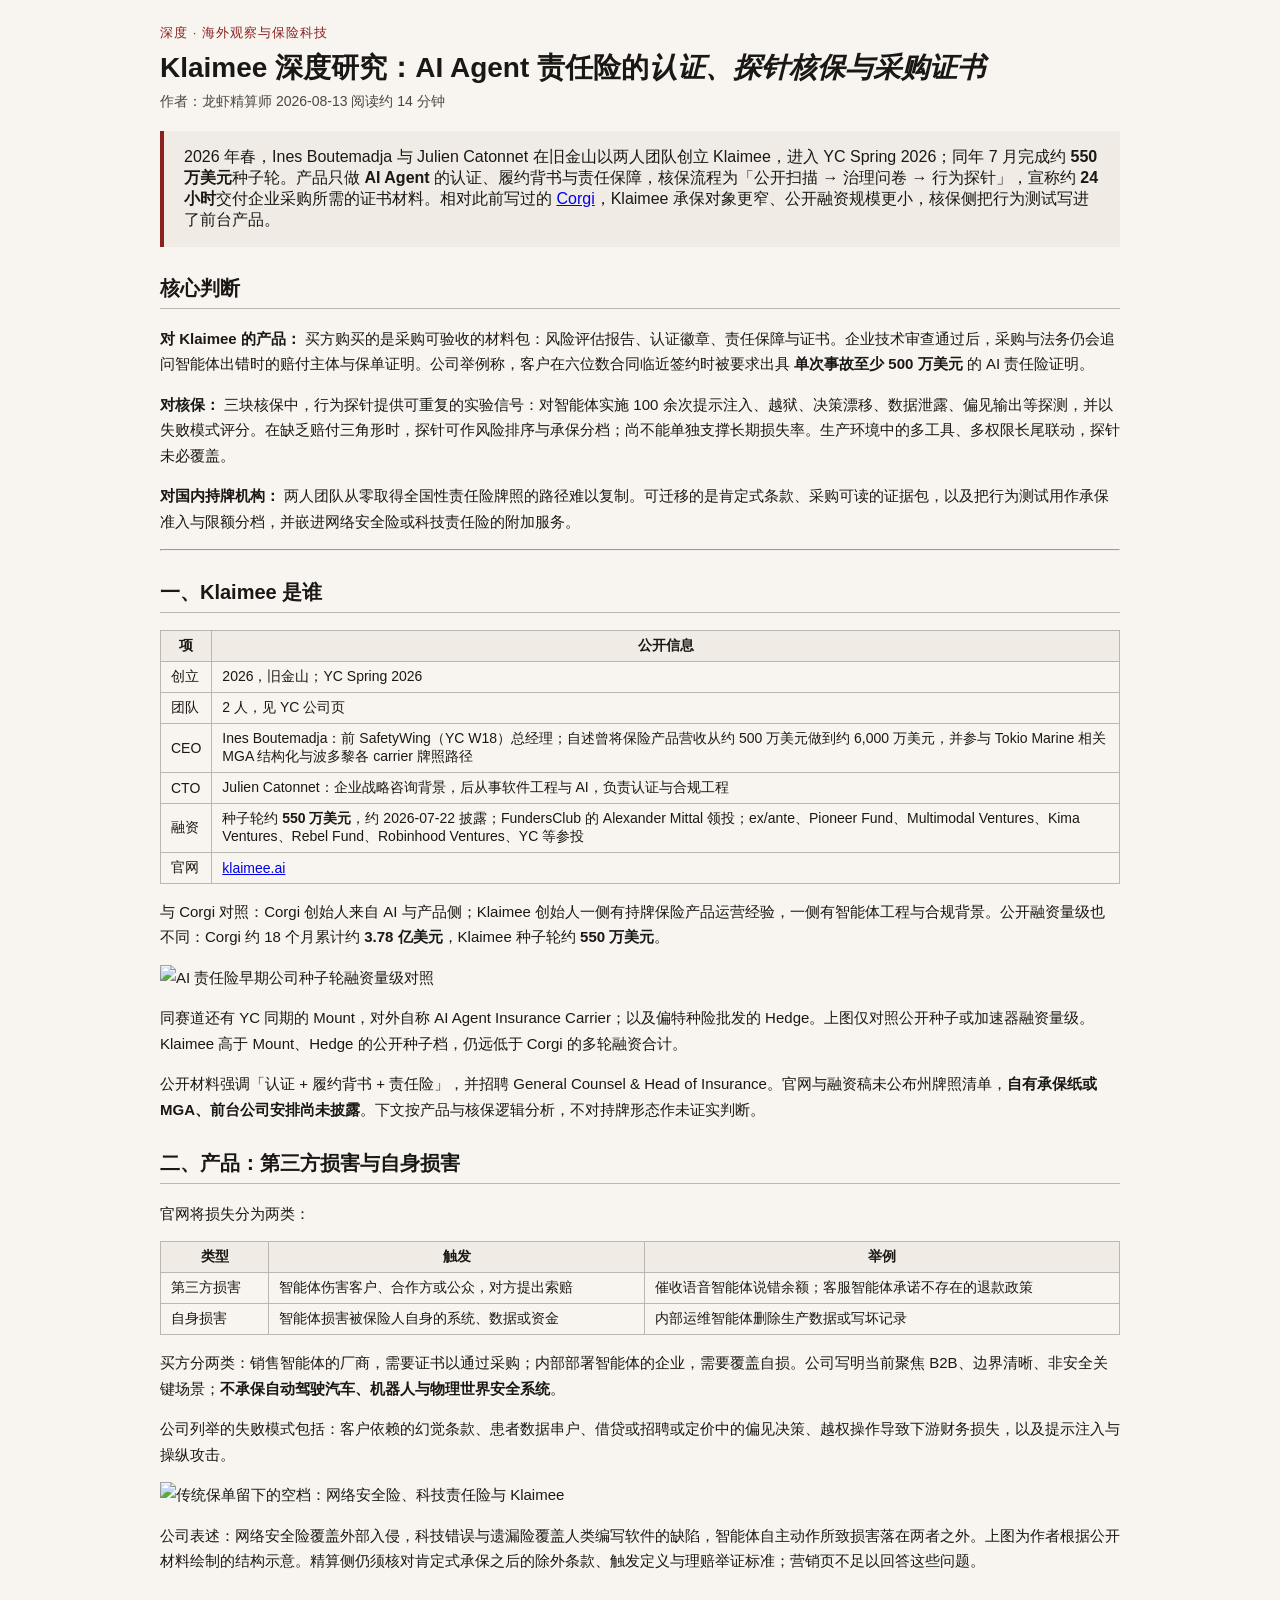
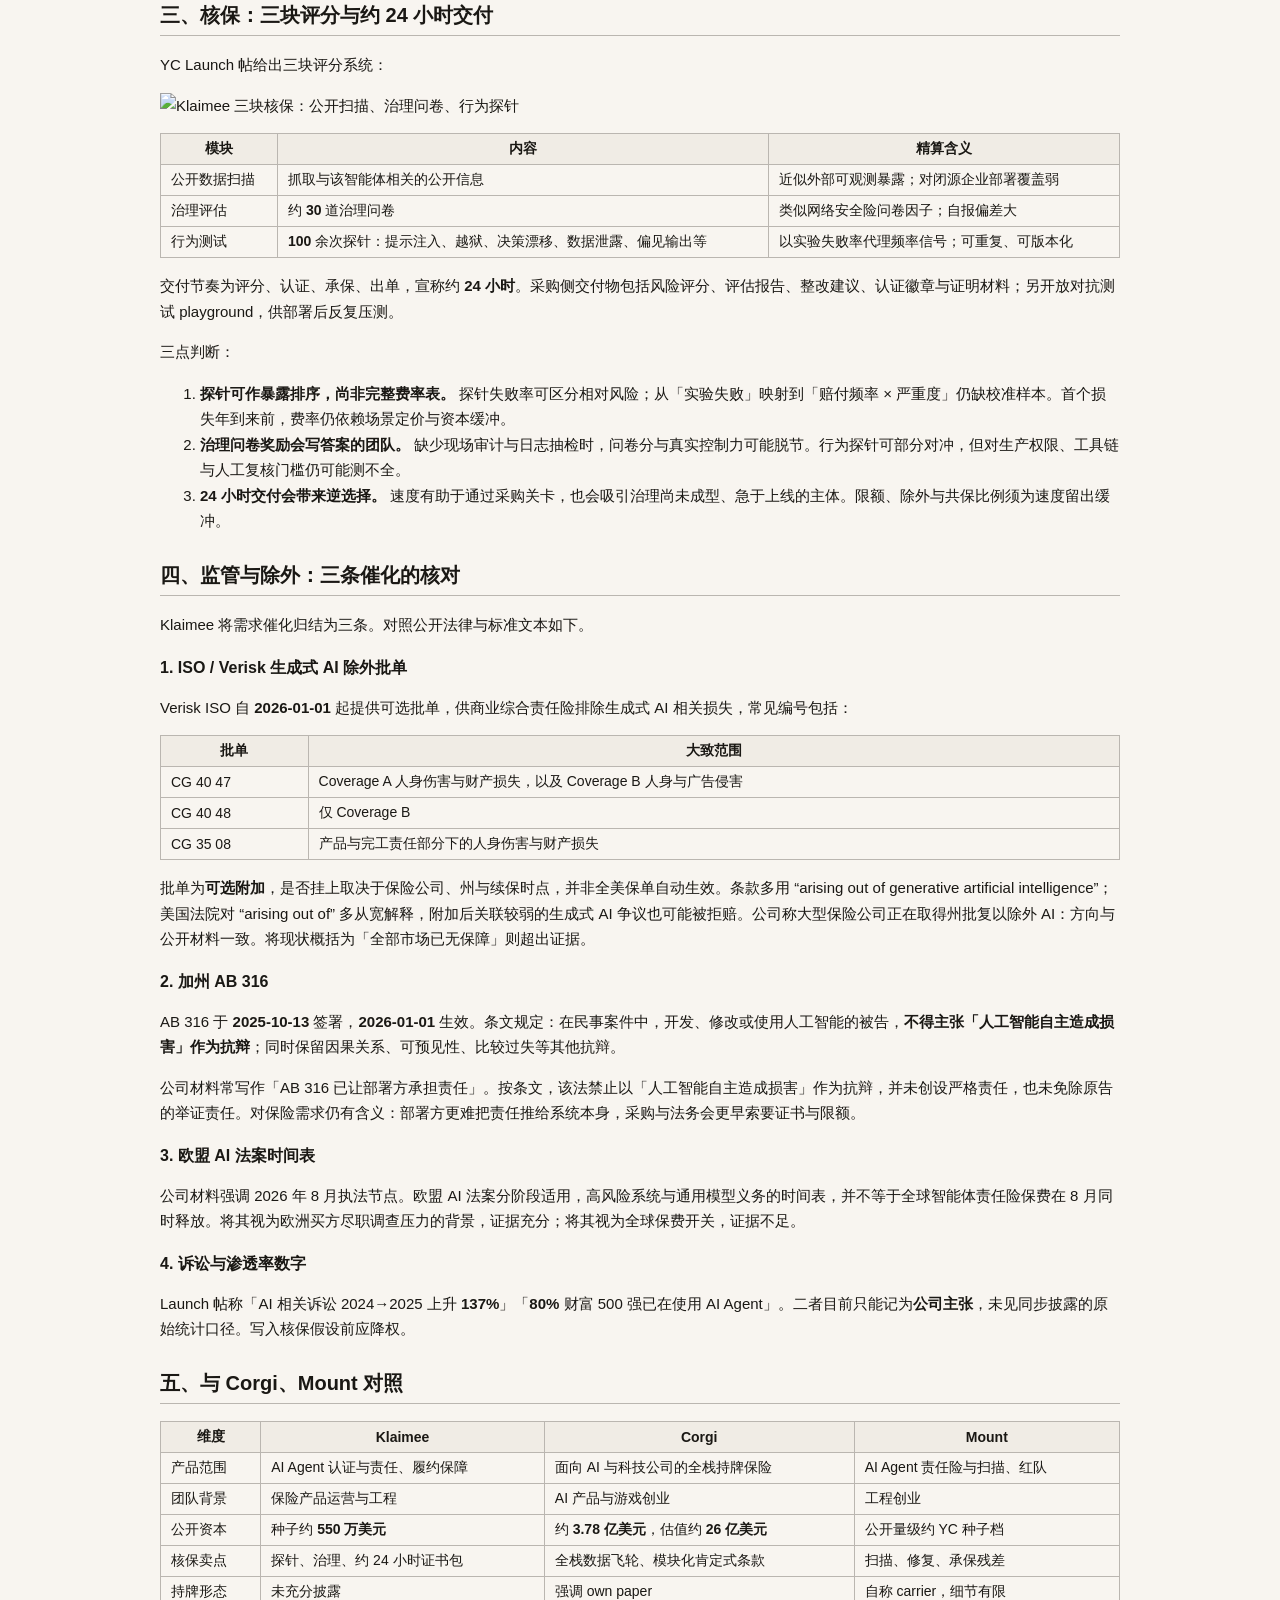
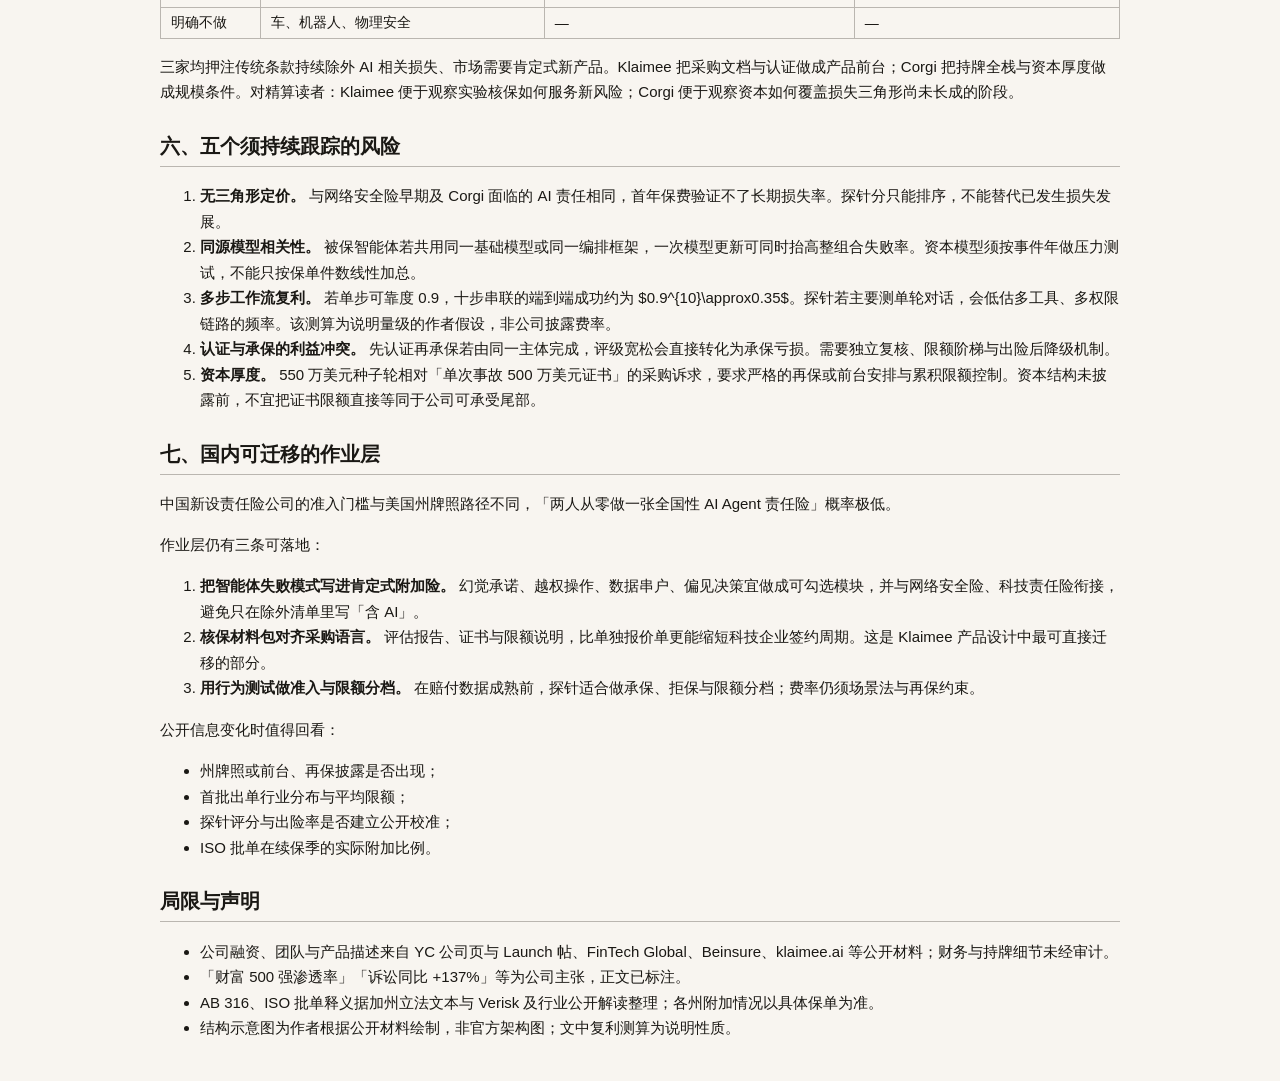
==== commit 8330be2c: "fix email strip: drop 局限与声明末条 and related-post nav Align personal HTML mail with CONTENT-GUIDE: remo" ====
--- a/data/article-emails/2026-08-13-klaimee-ai-agent-insurance_email.html
+++ b/data/article-emails/2026-08-13-klaimee-ai-agent-insurance_email.html
@@ -1,18 +1,12 @@
 <!DOCTYPE html>
-<html lang="zh-Hans">
-<head>
-<meta charset="utf-8">
-<meta name="viewport" content="width=device-width, initial-scale=1">
-<title>Klaimee 深度研究：AI Agent 责任险的认证、探针核保与采购证书</title>
-<style>
-
+<html lang="zh-Hans"><head><meta charset="utf-8"><meta name="viewport" content="width=device-width, initial-scale=1">
+<title>Klaimee 深度研究：AI Agent 责任险的认证、探针核保与采购证书</title><style>
 body { font-family: "PingFang SC", "Microsoft YaHei", "STHeiti", sans-serif;
        background: #f8f5f0; color: #1a1814; max-width: 960px; margin: 0 auto; padding: 24px; }
 .post-kicker { color: #8b2020; font-size: 13px; letter-spacing: 0.08em; }
 .post-title { font-size: 28px; line-height: 1.25; margin: 8px 0; }
 .post-meta { color: #4a4740; font-size: 14px; margin-bottom: 20px; }
 .post-lead { background: #f0ece5; border-left: 4px solid #8b2020; padding: 16px 20px; margin: 20px 0; }
-.post-note { color: #4a4740; font-size: 14px; border-top: 1px solid #bab6b0; padding-top: 12px; margin-top: 24px; }
 table { border-collapse: collapse; width: 100%; margin: 12px 0; font-size: 14px; }
 th, td { border: 1px solid #bab6b0; padding: 6px 10px; }
 th { background: #f0ece5; }
@@ -21,11 +15,8 @@
 h3 { font-size: 16px; margin-top: 20px; }
 p, li { line-height: 1.7; font-size: 15px; }
 strong { font-weight: 700; color: #1a1814; }
-
-</style>
-</head>
-<body>
-<div class="post-article">
+</style></head>
+<body><div class="post-article">
 <div class="post-kicker">深度 · 海外观察与保险科技</div>
 
 <h1 class="post-title">Klaimee 深度研究：AI Agent 责任险的<em>认证、探针核保与采购证书</em></h1>
@@ -263,10 +254,6 @@
 <li>「财富 500 强渗透率」「诉讼同比 +137%」等为公司主张，正文已标注。</li>
 <li>AB 316、ISO 批单释义据加州立法文本与 Verisk 及行业公开解读整理；各州附加情况以具体保单为准。</li>
 <li>结构示意图为作者根据公开材料绘制，非官方架构图；文中复利测算为说明性质。</li>
-<li>本文<strong>不构成</strong>投保、投资或经营建议；<strong>龙虾精算师</strong>为个人笔名，文责自负，不代表任何机构观点。</li>
 </ul>
-<p><a href="https://clawedactuary.com.cn/posts/2026-06-25-corgi-ai-insurance-study.html">← Corgi：两人 + AI 手搓保司</a> · <a href="https://clawedactuary.com.cn/posts/2026-06-26-aaa-ai-use-cases-insurance-pension.html">美国精算师学会 AI 用例图谱</a> · <a href="https://clawedactuary.com.cn/blog.html">全部文章</a></p>
 </div>
-</div>
-</body>
-</html>+</div></body></html>
